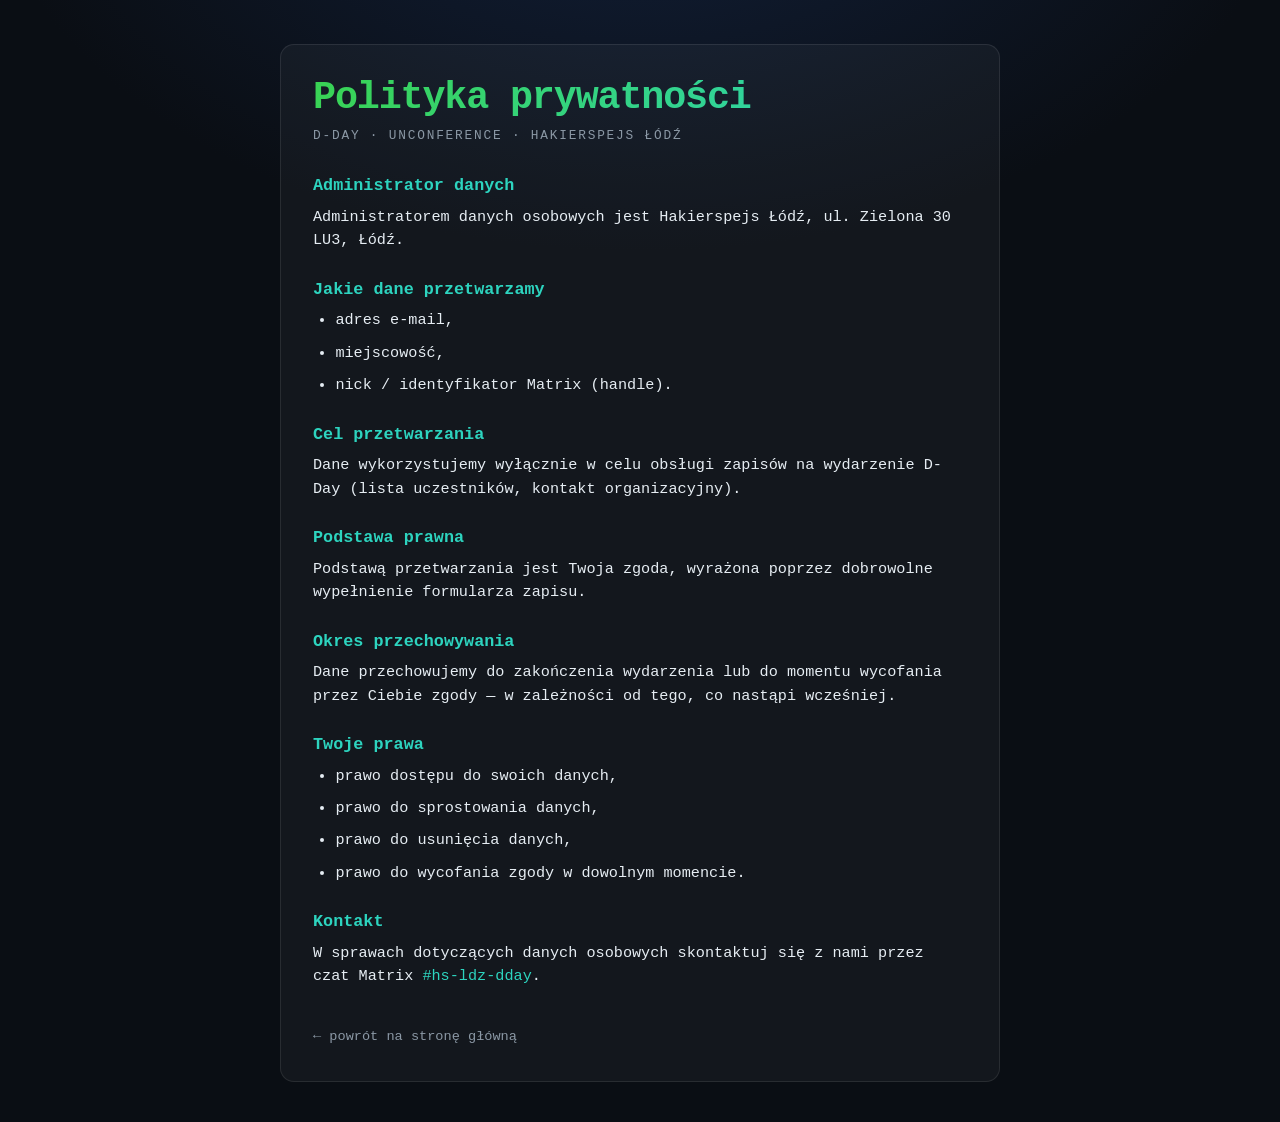
==== privacy.html @ 615fc462 "Web registration flow: SQLite store, /register form, /api/count, /privacy Add the event registration" ====
<!DOCTYPE html>
<html lang="pl">
<head>
<meta charset="UTF-8">
<meta name="viewport" content="width=device-width, initial-scale=1.0">
<title>Polityka prywatności · D-Day · Hakierspejs Łódź</title>
<style>
  :root{
    --bg:#0a0e14;--bg2:#0d1420;--fg:#e6edf3;--muted:#8b98a5;
    --accent:#39d353;--accent2:#2dd4bf;--card:rgba(255,255,255,.04);--border:rgba(255,255,255,.09);
  }
  *{box-sizing:border-box;margin:0;padding:0}
  body{
    font-family:'Courier New',ui-monospace,SFMono-Regular,Menlo,monospace;
    background:radial-gradient(1100px 700px at 50% -15%,#12203a 0%,var(--bg) 60%);
    color:var(--fg);min-height:100vh;line-height:1.55;-webkit-font-smoothing:antialiased;overflow-x:hidden;
  }
  .wrap{max-width:760px;margin:0 auto;padding:clamp(1.5rem,4vw,2.75rem) 1.25rem 2.5rem}
  h1{
    font-size:clamp(1.7rem,5vw,2.4rem);font-weight:900;letter-spacing:-.03em;line-height:1.1;margin-bottom:.4rem;
    background:linear-gradient(120deg,var(--accent),var(--accent2));
    -webkit-background-clip:text;background-clip:text;-webkit-text-fill-color:transparent;
  }
  .sub{font-size:.8rem;letter-spacing:.14em;text-transform:uppercase;color:var(--muted);margin-bottom:1.75rem}
  h2{font-size:1.05rem;color:var(--accent2);margin:1.5rem 0 .4rem}
  p,li{color:var(--fg);font-size:.95rem;margin-bottom:.55rem}
  ul{padding-left:1.4rem}
  a{color:var(--accent2);text-decoration:none}
  a:hover{text-decoration:underline}
  .card{background:var(--card);border:1px solid var(--border);border-radius:14px;padding:clamp(1.25rem,4vw,2rem)}
  .back{display:inline-block;margin-top:1.75rem;font-size:.85rem;color:var(--muted)}
</style>
</head>
<body>
  <main class="wrap">
    <div class="card">
      <h1>Polityka prywatności</h1>
      <div class="sub">D-Day · Unconference · Hakierspejs Łódź</div>

      <h2>Administrator danych</h2>
      <p>Administratorem danych osobowych jest Hakierspejs Łódź, ul. Zielona 30 LU3, Łódź.</p>

      <h2>Jakie dane przetwarzamy</h2>
      <ul>
        <li>adres e-mail,</li>
        <li>miejscowość,</li>
        <li>nick / identyfikator Matrix (handle).</li>
      </ul>

      <h2>Cel przetwarzania</h2>
      <p>Dane wykorzystujemy wyłącznie w celu obsługi zapisów na wydarzenie D-Day (lista uczestników, kontakt organizacyjny).</p>

      <h2>Podstawa prawna</h2>
      <p>Podstawą przetwarzania jest Twoja zgoda, wyrażona poprzez dobrowolne wypełnienie formularza zapisu.</p>

      <h2>Okres przechowywania</h2>
      <p>Dane przechowujemy do zakończenia wydarzenia lub do momentu wycofania przez Ciebie zgody — w zależności od tego, co nastąpi wcześniej.</p>

      <h2>Twoje prawa</h2>
      <ul>
        <li>prawo dostępu do swoich danych,</li>
        <li>prawo do sprostowania danych,</li>
        <li>prawo do usunięcia danych,</li>
        <li>prawo do wycofania zgody w dowolnym momencie.</li>
      </ul>

      <h2>Kontakt</h2>
      <p>W sprawach dotyczących danych osobowych skontaktuj się z nami przez czat Matrix
        <a href="https://matrix.to/#/%23hs-ldz-dday:matrix.org" target="_blank" rel="noopener">#hs-ldz-dday</a>.</p>

      <a class="back" href="/">← powrót na stronę główną</a>
    </div>
  </main>
</body>
</html>
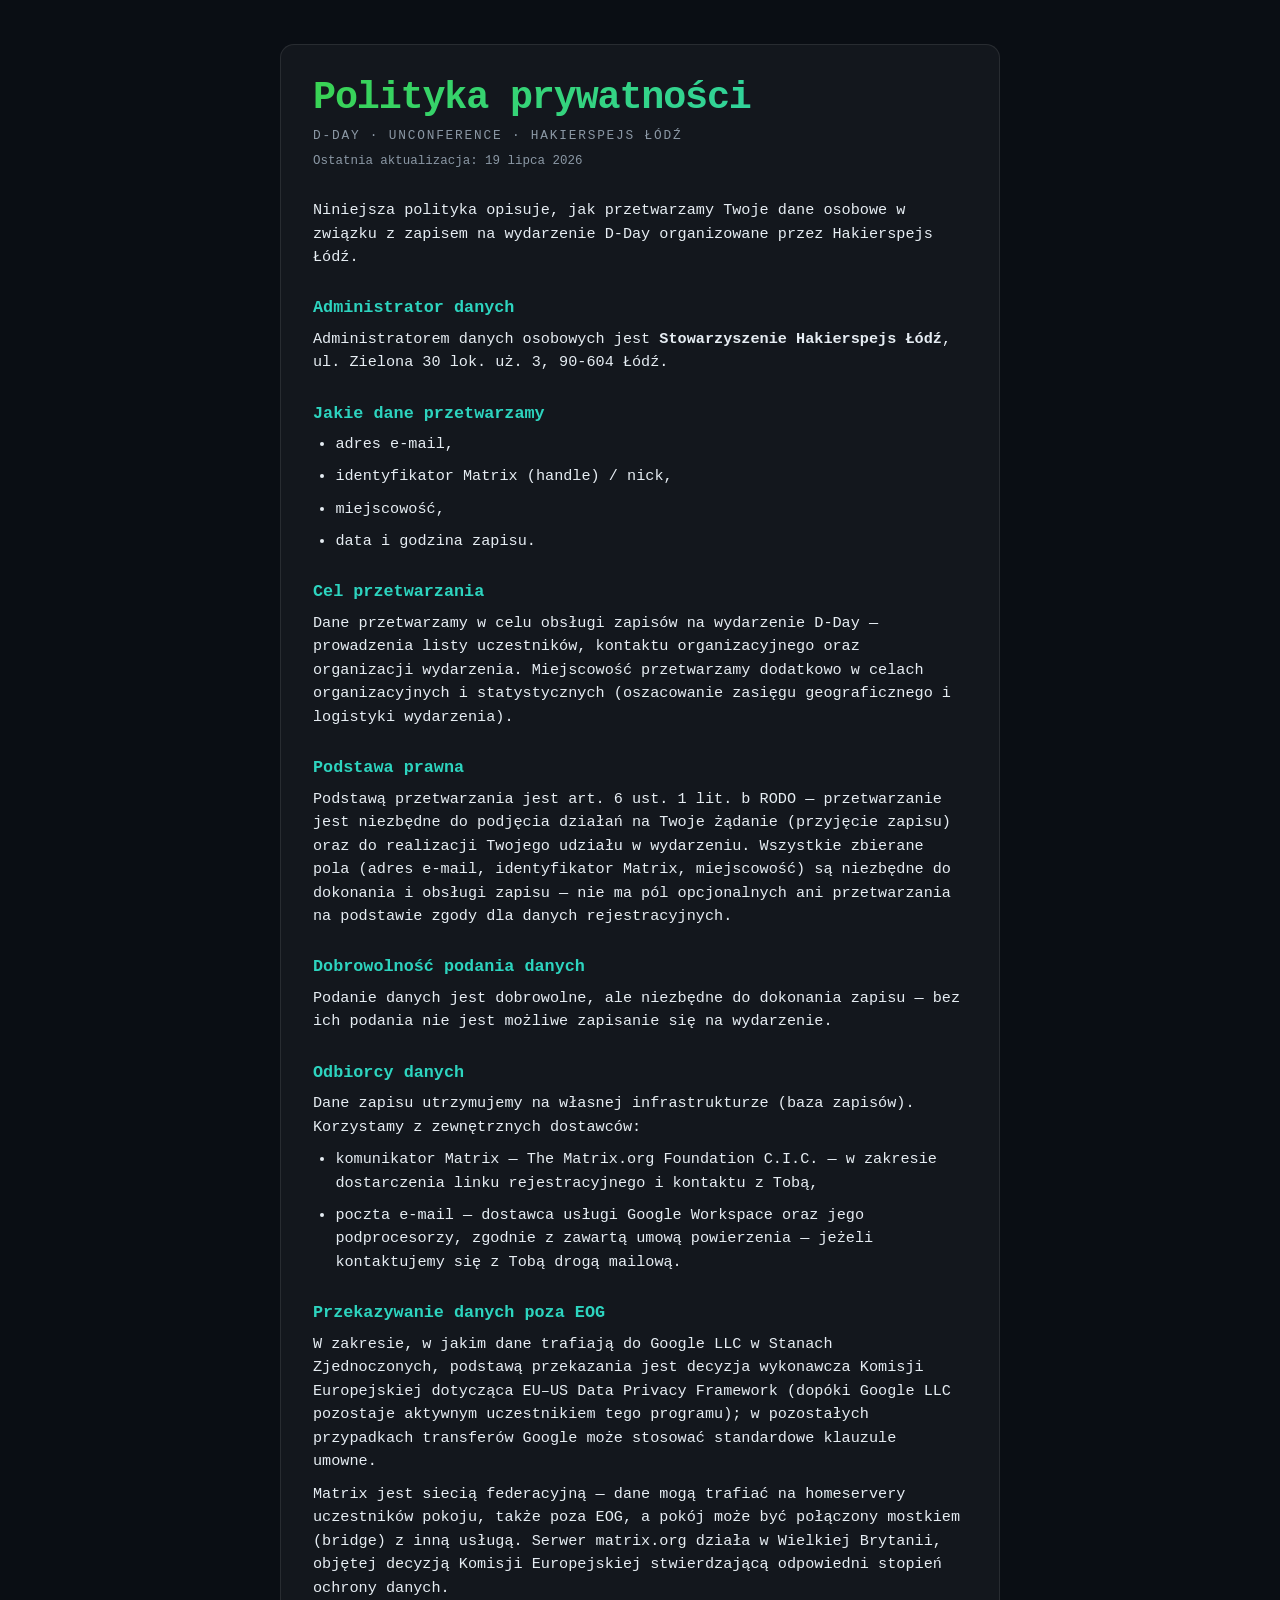
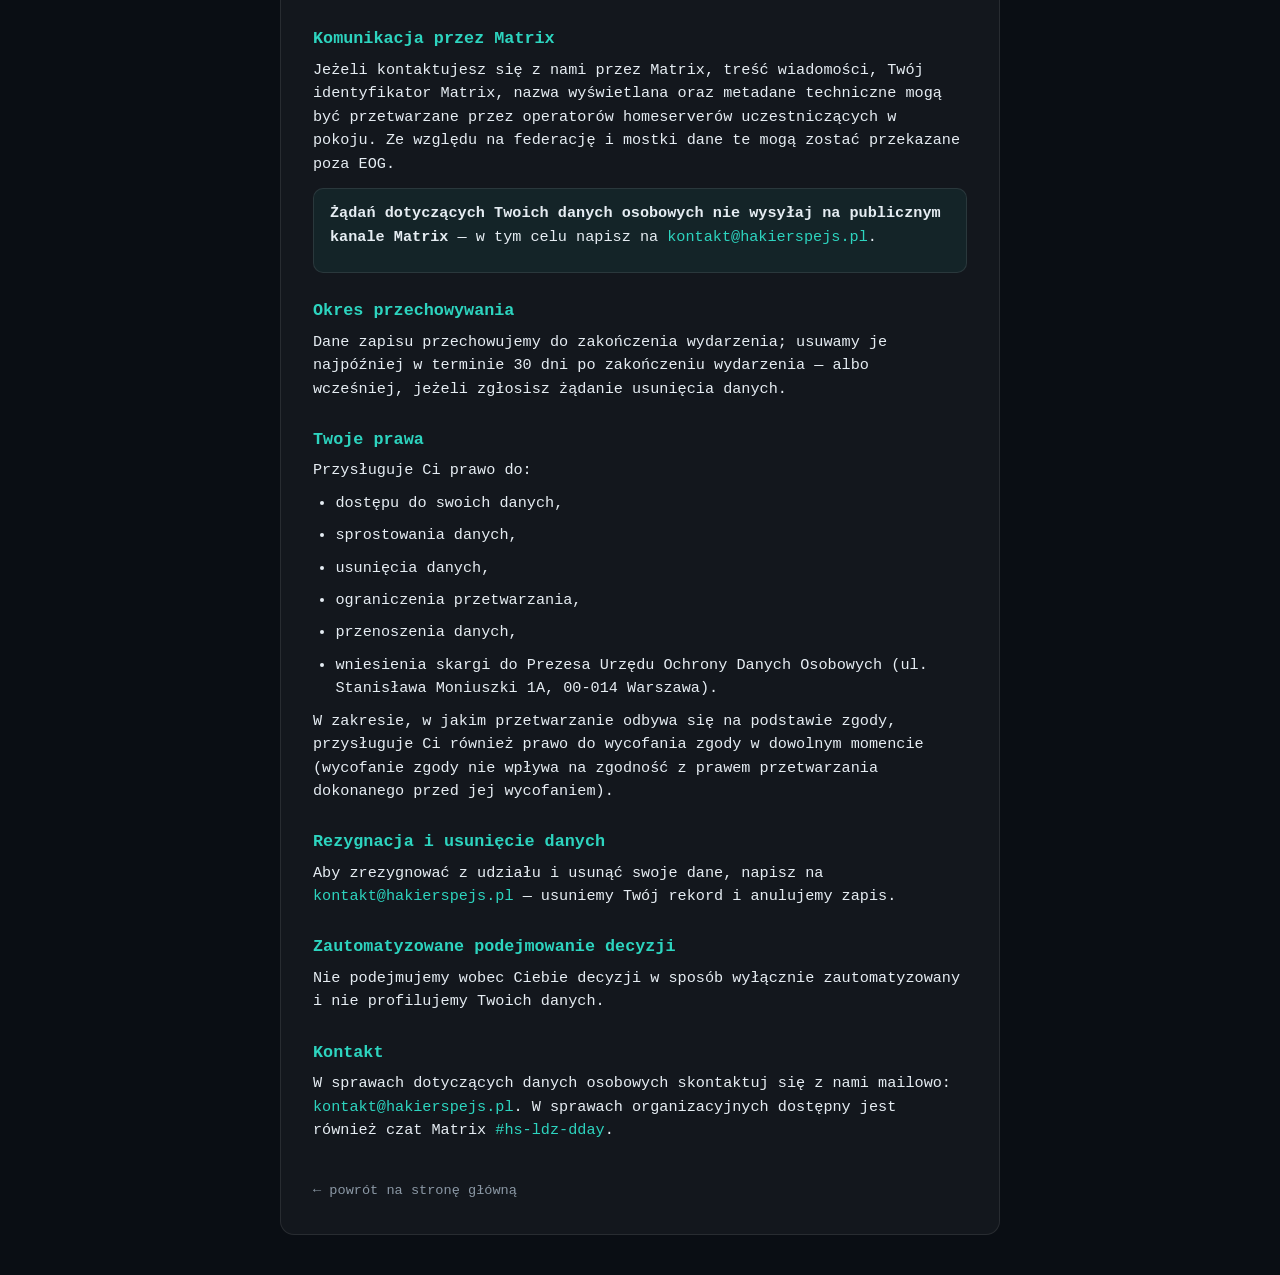
==== commit cdb01141: "privacy: rewrite RODO policy per legal review (Batch D) Rewrite privacy.html to match the actual dat" ====
--- a/privacy.html
+++ b/privacy.html
@@ -21,13 +21,16 @@
     background:linear-gradient(120deg,var(--accent),var(--accent2));
     -webkit-background-clip:text;background-clip:text;-webkit-text-fill-color:transparent;
   }
-  .sub{font-size:.8rem;letter-spacing:.14em;text-transform:uppercase;color:var(--muted);margin-bottom:1.75rem}
-  h2{font-size:1.05rem;color:var(--accent2);margin:1.5rem 0 .4rem}
+  .sub{font-size:.8rem;letter-spacing:.14em;text-transform:uppercase;color:var(--muted);margin-bottom:.4rem}
+  .updated{font-size:.78rem;color:var(--muted);margin-bottom:1.75rem}
+  h2{font-size:1.05rem;color:var(--accent2);margin:1.6rem 0 .4rem}
   p,li{color:var(--fg);font-size:.95rem;margin-bottom:.55rem}
   ul{padding-left:1.4rem}
   a{color:var(--accent2);text-decoration:none}
   a:hover{text-decoration:underline}
+  strong{color:var(--fg)}
   .card{background:var(--card);border:1px solid var(--border);border-radius:14px;padding:clamp(1.25rem,4vw,2rem)}
+  .note{background:rgba(45,212,191,.07);border:1px solid var(--border);border-radius:10px;padding:.85rem 1rem;margin:.7rem 0}
   .back{display:inline-block;margin-top:1.75rem;font-size:.85rem;color:var(--muted)}
 </style>
 </head>
@@ -36,36 +39,96 @@
     <div class="card">
       <h1>Polityka prywatności</h1>
       <div class="sub">D-Day · Unconference · Hakierspejs Łódź</div>
+      <div class="updated">Ostatnia aktualizacja: 19 lipca 2026</div>
+
+      <p>Niniejsza polityka opisuje, jak przetwarzamy Twoje dane osobowe w związku z zapisem na
+        wydarzenie D-Day organizowane przez Hakierspejs Łódź.</p>
 
       <h2>Administrator danych</h2>
-      <p>Administratorem danych osobowych jest Hakierspejs Łódź, ul. Zielona 30 LU3, Łódź.</p>
+      <p>Administratorem danych osobowych jest <strong>Stowarzyszenie Hakierspejs Łódź</strong>,
+        ul. Zielona 30 lok. uż. 3, 90-604 Łódź.</p>
 
       <h2>Jakie dane przetwarzamy</h2>
       <ul>
         <li>adres e-mail,</li>
+        <li>identyfikator Matrix (handle) / nick,</li>
         <li>miejscowość,</li>
-        <li>nick / identyfikator Matrix (handle).</li>
+        <li>data i godzina zapisu.</li>
       </ul>
 
       <h2>Cel przetwarzania</h2>
-      <p>Dane wykorzystujemy wyłącznie w celu obsługi zapisów na wydarzenie D-Day (lista uczestników, kontakt organizacyjny).</p>
+      <p>Dane przetwarzamy w celu obsługi zapisów na wydarzenie D-Day — prowadzenia listy uczestników,
+        kontaktu organizacyjnego oraz organizacji wydarzenia. Miejscowość przetwarzamy dodatkowo w celach
+        organizacyjnych i statystycznych (oszacowanie zasięgu geograficznego i logistyki wydarzenia).</p>
 
       <h2>Podstawa prawna</h2>
-      <p>Podstawą przetwarzania jest Twoja zgoda, wyrażona poprzez dobrowolne wypełnienie formularza zapisu.</p>
+      <p>Podstawą przetwarzania jest art. 6 ust. 1 lit. b RODO — przetwarzanie jest niezbędne do podjęcia
+        działań na Twoje żądanie (przyjęcie zapisu) oraz do realizacji Twojego udziału w wydarzeniu.
+        Wszystkie zbierane pola (adres e-mail, identyfikator Matrix, miejscowość) są niezbędne do dokonania
+        i obsługi zapisu — nie ma pól opcjonalnych ani przetwarzania na podstawie zgody dla danych rejestracyjnych.</p>
+
+      <h2>Dobrowolność podania danych</h2>
+      <p>Podanie danych jest dobrowolne, ale niezbędne do dokonania zapisu — bez ich podania nie jest możliwe
+        zapisanie się na wydarzenie.</p>
+
+      <h2>Odbiorcy danych</h2>
+      <p>Dane zapisu utrzymujemy na własnej infrastrukturze (baza zapisów). Korzystamy z zewnętrznych dostawców:</p>
+      <ul>
+        <li>komunikator Matrix — The Matrix.org Foundation C.I.C. — w zakresie dostarczenia linku
+          rejestracyjnego i kontaktu z Tobą,</li>
+        <li>poczta e-mail — dostawca usługi Google Workspace oraz jego podprocesorzy, zgodnie z zawartą
+          umową powierzenia — jeżeli kontaktujemy się z Tobą drogą mailową.</li>
+      </ul>
+
+      <h2>Przekazywanie danych poza EOG</h2>
+      <p>W zakresie, w jakim dane trafiają do Google LLC w Stanach Zjednoczonych, podstawą przekazania jest
+        decyzja wykonawcza Komisji Europejskiej dotycząca EU–US Data Privacy Framework (dopóki Google LLC
+        pozostaje aktywnym uczestnikiem tego programu); w pozostałych przypadkach transferów Google może
+        stosować standardowe klauzule umowne.</p>
+      <p>Matrix jest siecią federacyjną — dane mogą trafiać na homeservery uczestników pokoju, także poza EOG,
+        a pokój może być połączony mostkiem (bridge) z inną usługą. Serwer matrix.org działa w Wielkiej
+        Brytanii, objętej decyzją Komisji Europejskiej stwierdzającą odpowiedni stopień ochrony danych.</p>
+
+      <h2>Komunikacja przez Matrix</h2>
+      <p>Jeżeli kontaktujesz się z nami przez Matrix, treść wiadomości, Twój identyfikator Matrix, nazwa
+        wyświetlana oraz metadane techniczne mogą być przetwarzane przez operatorów homeserverów uczestniczących
+        w pokoju. Ze względu na federację i mostki dane te mogą zostać przekazane poza EOG.</p>
+      <div class="note">
+        <p><strong>Żądań dotyczących Twoich danych osobowych nie wysyłaj na publicznym kanale Matrix</strong>
+          — w tym celu napisz na <a href="mailto:kontakt@hakierspejs.pl">kontakt@hakierspejs.pl</a>.</p>
+      </div>
 
       <h2>Okres przechowywania</h2>
-      <p>Dane przechowujemy do zakończenia wydarzenia lub do momentu wycofania przez Ciebie zgody — w zależności od tego, co nastąpi wcześniej.</p>
+      <!-- Termin 30 dni jest wartością domyślną do potwierdzenia przez organizatora wydarzenia. -->
+      <p>Dane zapisu przechowujemy do zakończenia wydarzenia; usuwamy je najpóźniej w terminie 30 dni po
+        zakończeniu wydarzenia — albo wcześniej, jeżeli zgłosisz żądanie usunięcia danych.</p>
 
       <h2>Twoje prawa</h2>
+      <p>Przysługuje Ci prawo do:</p>
       <ul>
-        <li>prawo dostępu do swoich danych,</li>
-        <li>prawo do sprostowania danych,</li>
-        <li>prawo do usunięcia danych,</li>
-        <li>prawo do wycofania zgody w dowolnym momencie.</li>
+        <li>dostępu do swoich danych,</li>
+        <li>sprostowania danych,</li>
+        <li>usunięcia danych,</li>
+        <li>ograniczenia przetwarzania,</li>
+        <li>przenoszenia danych,</li>
+        <li>wniesienia skargi do Prezesa Urzędu Ochrony Danych Osobowych
+          (ul. Stanisława Moniuszki 1A, 00-014 Warszawa).</li>
       </ul>
+      <p>W zakresie, w jakim przetwarzanie odbywa się na podstawie zgody, przysługuje Ci również prawo do
+        wycofania zgody w dowolnym momencie (wycofanie zgody nie wpływa na zgodność z prawem przetwarzania
+        dokonanego przed jej wycofaniem).</p>
+
+      <h2>Rezygnacja i usunięcie danych</h2>
+      <p>Aby zrezygnować z udziału i usunąć swoje dane, napisz na
+        <a href="mailto:kontakt@hakierspejs.pl">kontakt@hakierspejs.pl</a> — usuniemy Twój rekord i anulujemy zapis.</p>
+
+      <h2>Zautomatyzowane podejmowanie decyzji</h2>
+      <p>Nie podejmujemy wobec Ciebie decyzji w sposób wyłącznie zautomatyzowany i nie profilujemy Twoich danych.</p>
 
       <h2>Kontakt</h2>
-      <p>W sprawach dotyczących danych osobowych skontaktuj się z nami przez czat Matrix
+      <p>W sprawach dotyczących danych osobowych skontaktuj się z nami mailowo:
+        <a href="mailto:kontakt@hakierspejs.pl">kontakt@hakierspejs.pl</a>. W sprawach organizacyjnych dostępny
+        jest również czat Matrix
         <a href="https://matrix.to/#/%23hs-ldz-dday:matrix.org" target="_blank" rel="noopener">#hs-ldz-dday</a>.</p>
 
       <a class="back" href="/">← powrót na stronę główną</a>
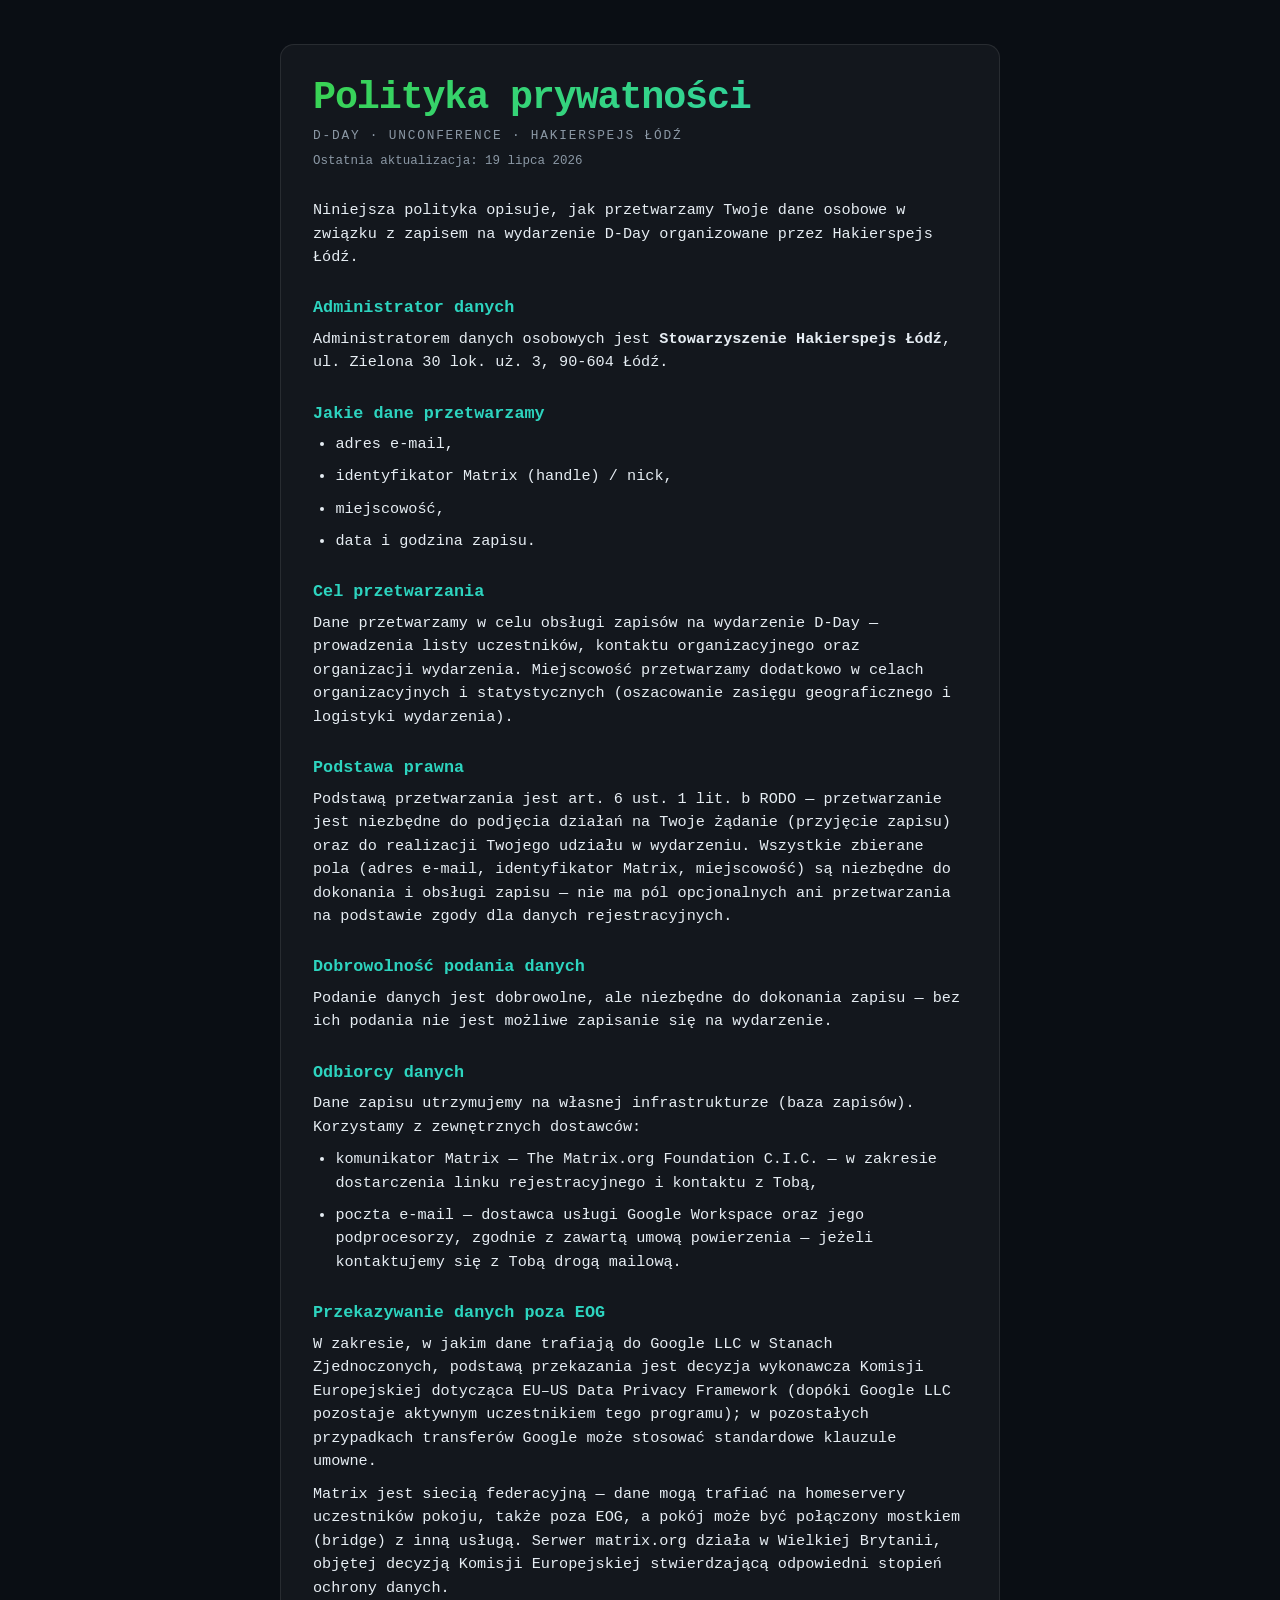
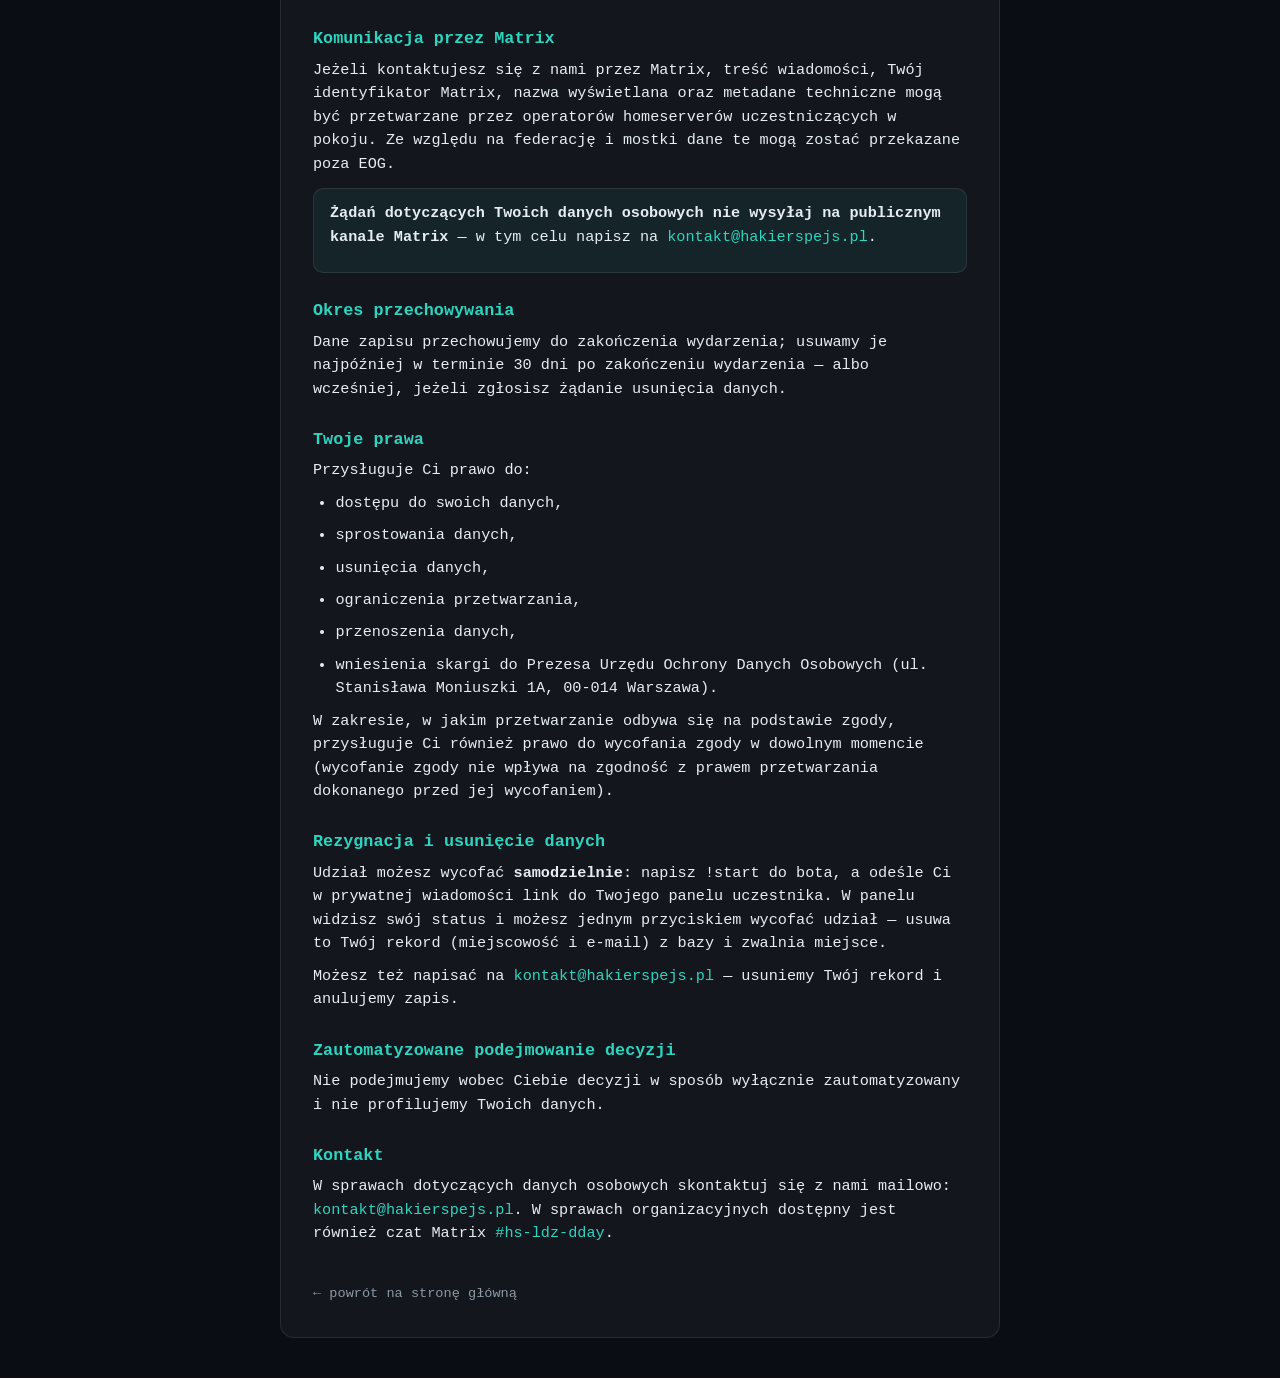
==== commit 39ac362c: "bot: rename command to !start and DM a panel magic link to registrants The bot's command is now !sta" ====
--- a/privacy.html
+++ b/privacy.html
@@ -119,8 +119,11 @@
         dokonanego przed jej wycofaniem).</p>
 
       <h2>Rezygnacja i usunięcie danych</h2>
-      <p>Aby zrezygnować z udziału i usunąć swoje dane, napisz na
-        <a href="mailto:kontakt@hakierspejs.pl">kontakt@hakierspejs.pl</a> — usuniemy Twój rekord i anulujemy zapis.</p>
+      <p>Udział możesz wycofać <b>samodzielnie</b>: napisz <code>!start</code> do bota, a odeśle Ci w prywatnej
+        wiadomości link do Twojego panelu uczestnika. W panelu widzisz swój status i możesz jednym przyciskiem
+        wycofać udział — usuwa to Twój rekord (miejscowość i e-mail) z bazy i zwalnia miejsce.</p>
+      <p>Możesz też napisać na <a href="mailto:kontakt@hakierspejs.pl">kontakt@hakierspejs.pl</a> — usuniemy Twój
+        rekord i anulujemy zapis.</p>
 
       <h2>Zautomatyzowane podejmowanie decyzji</h2>
       <p>Nie podejmujemy wobec Ciebie decyzji w sposób wyłącznie zautomatyzowany i nie profilujemy Twoich danych.</p>
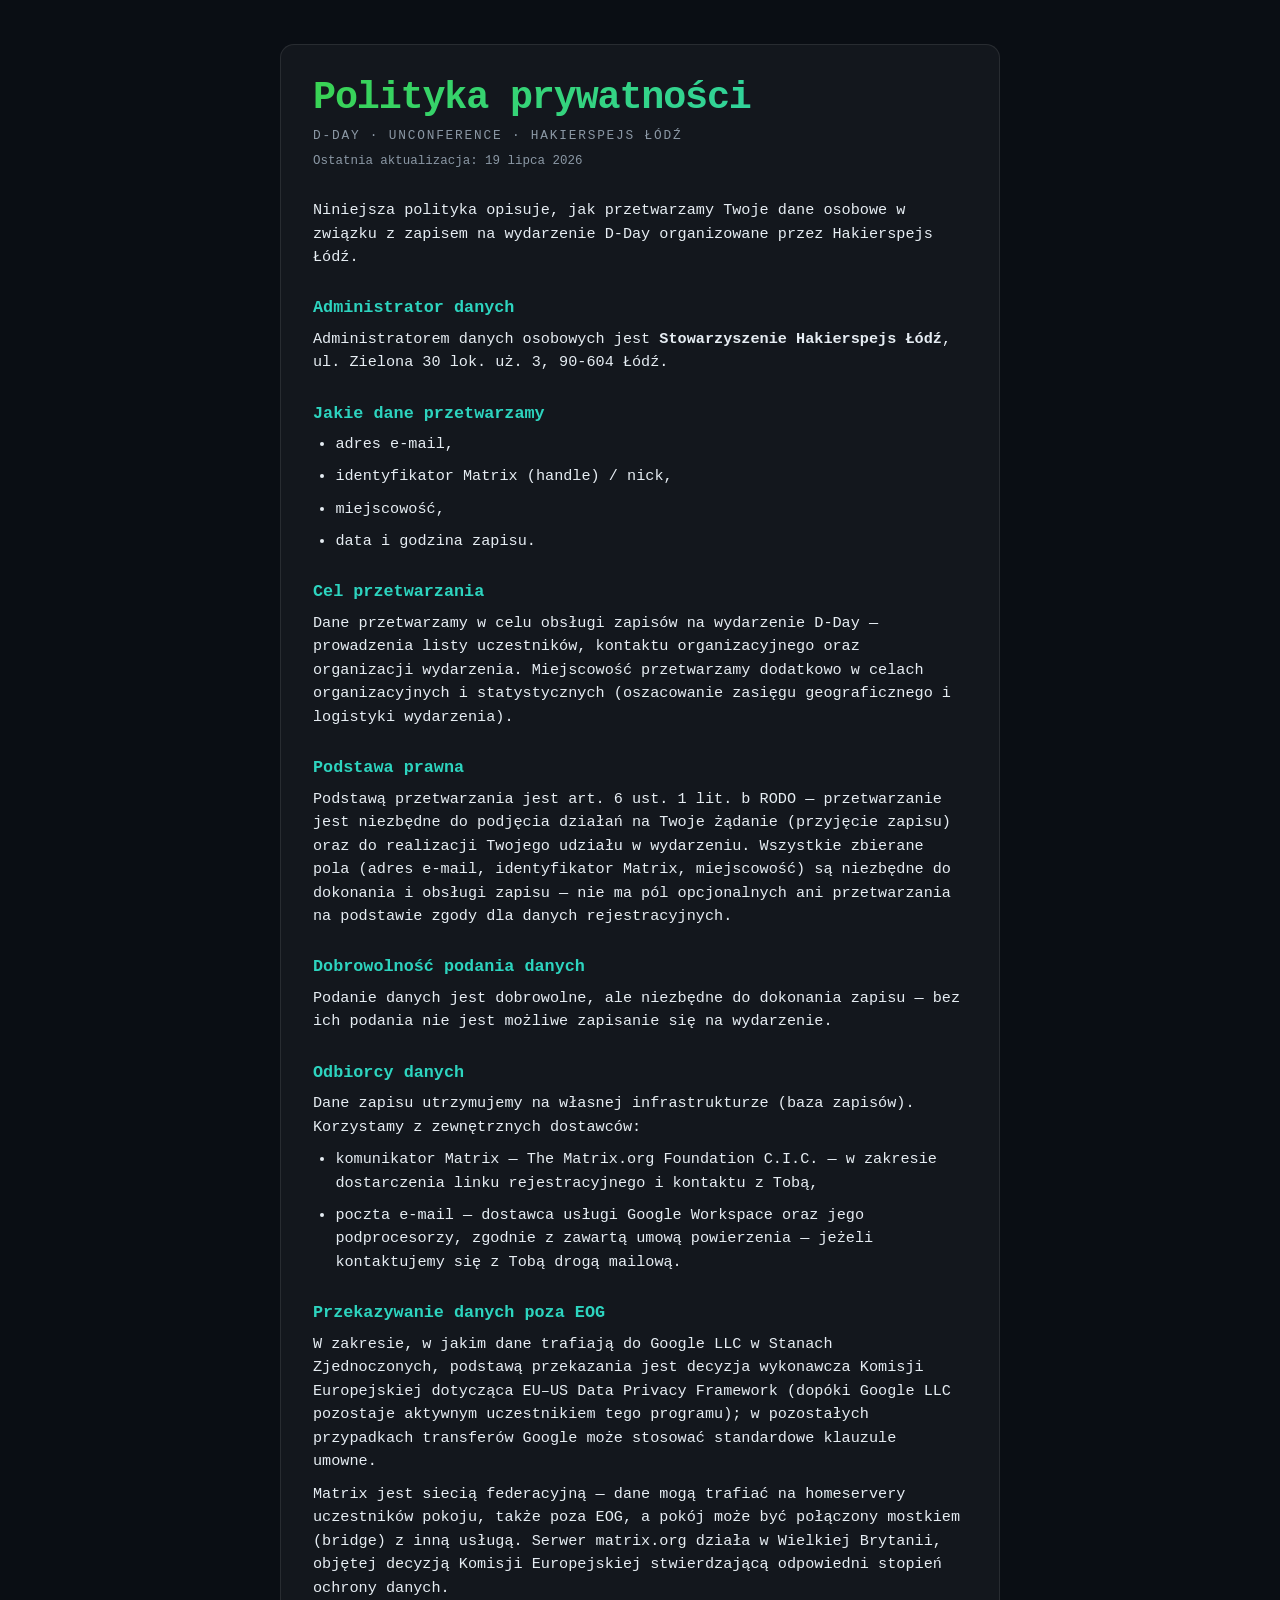
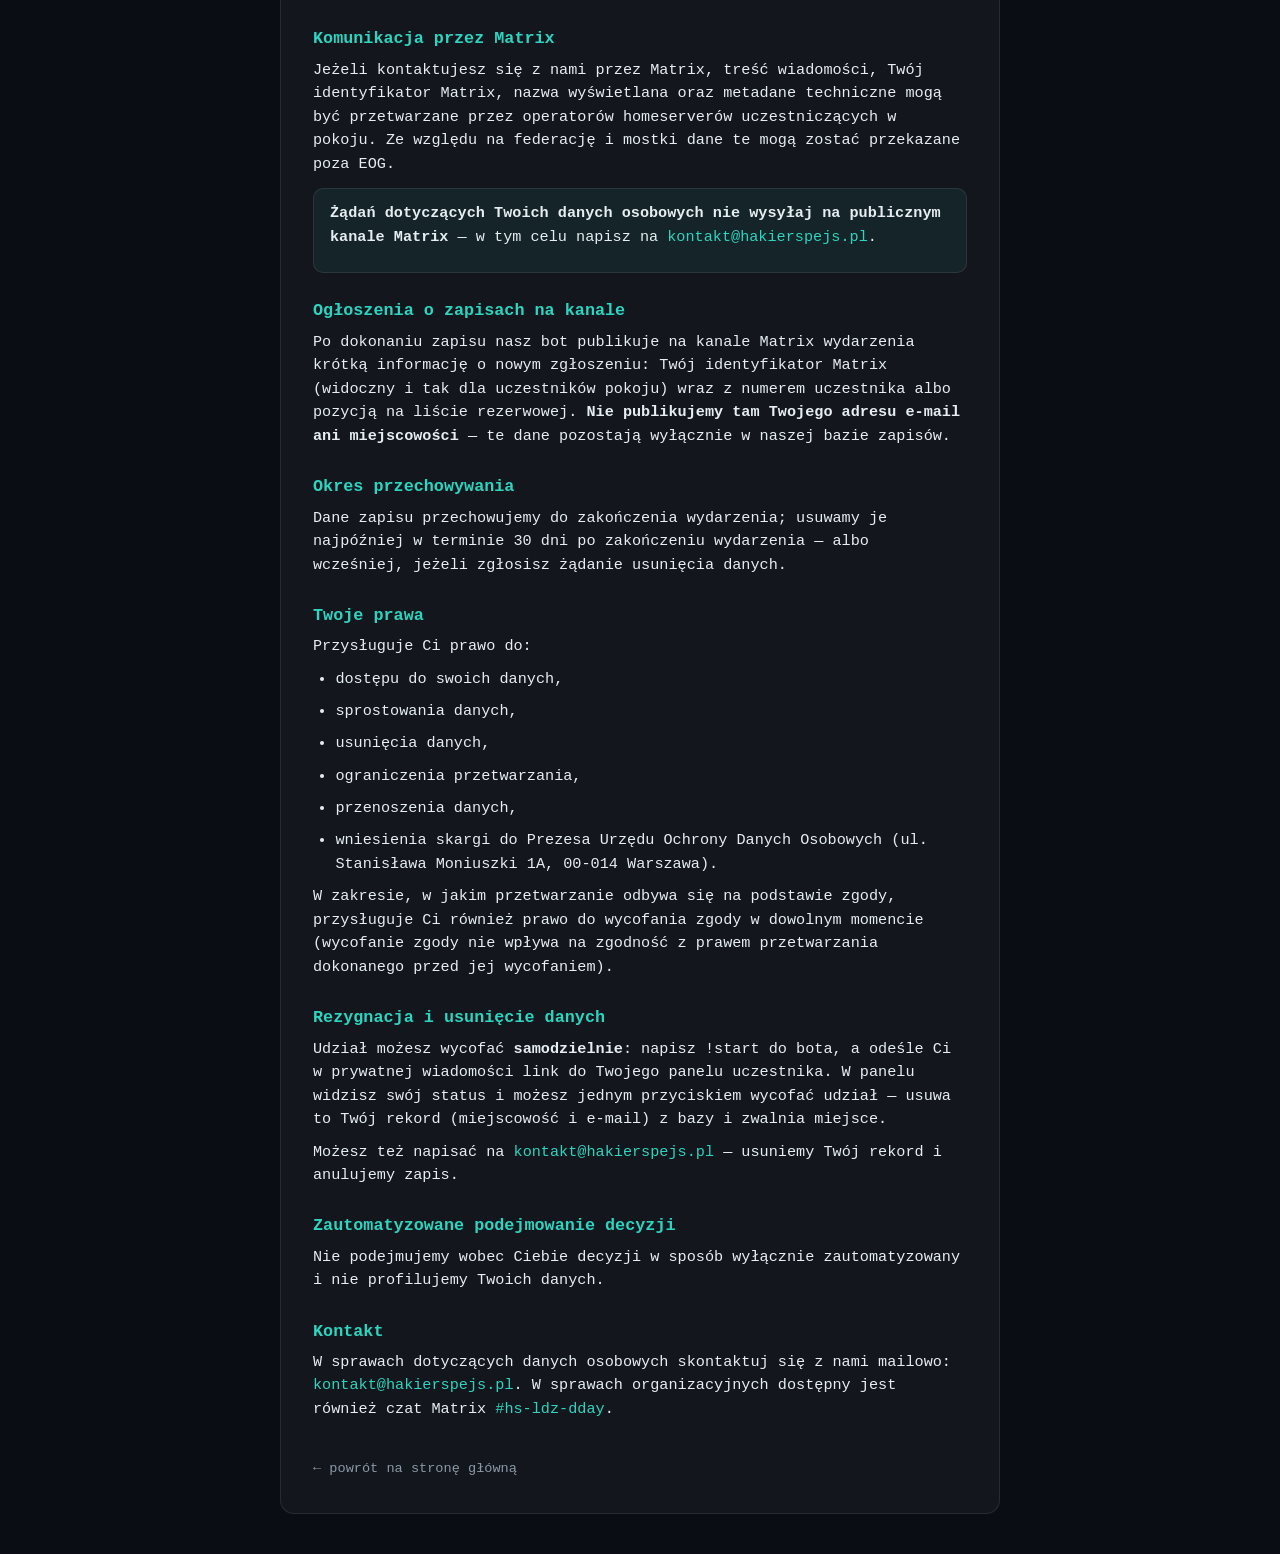
==== commit 0eb3afcd: "privacy: disclose the public registration announcements The bot now posts a short notice in the even" ====
--- a/privacy.html
+++ b/privacy.html
@@ -98,6 +98,12 @@
           — w tym celu napisz na <a href="mailto:kontakt@hakierspejs.pl">kontakt@hakierspejs.pl</a>.</p>
       </div>
 
+      <h2>Ogłoszenia o zapisach na kanale</h2>
+      <p>Po dokonaniu zapisu nasz bot publikuje na kanale Matrix wydarzenia krótką informację o nowym
+        zgłoszeniu: Twój identyfikator Matrix (widoczny i tak dla uczestników pokoju) wraz z numerem
+        uczestnika albo pozycją na liście rezerwowej. <strong>Nie publikujemy tam Twojego adresu e-mail
+        ani miejscowości</strong> — te dane pozostają wyłącznie w naszej bazie zapisów.</p>
+
       <h2>Okres przechowywania</h2>
       <!-- Termin 30 dni jest wartością domyślną do potwierdzenia przez organizatora wydarzenia. -->
       <p>Dane zapisu przechowujemy do zakończenia wydarzenia; usuwamy je najpóźniej w terminie 30 dni po
